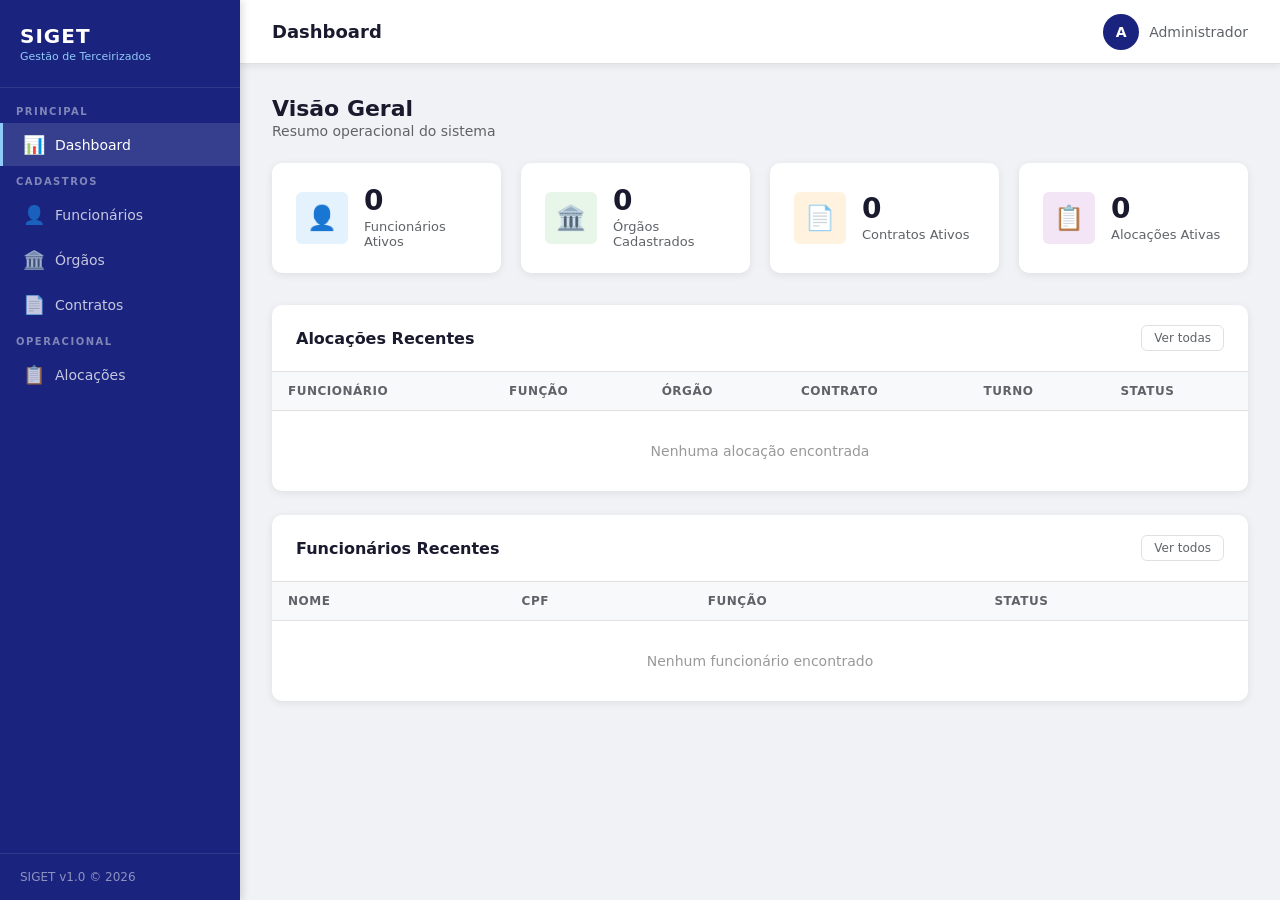
==== siget-frontend/index.html @ 4eb9e629 "feat: dashboard frontend conectado a api com dados reais" ====
<!DOCTYPE html>
<html lang="pt-BR">
<head>
    <meta charset="UTF-8">
    <meta name="viewport" content="width=device-width, initial-scale=1.0">
    <title>SIGET - Sistema de Gestão de Terceirizados</title>
    <link rel="stylesheet" href="css/style.css">
</head>
<body>
    
<div class="layout">

    <!-- SIDEBAR -->
    <aside class="sidebar">
        <div class="sidebar-logo">
            <h2>SIGET</h2>
            <span>Gestão de Terceirizados</span>
        </div>
        <nav class="sidebar-nav">
            <div class="nav-section">Principal</div>
            <a href="index.html" class="nav-item active">
                <span class="icon">📊</span> Dashboard
            </a>
            <div class="nav-section">Cadastros</div>
            <a href="pages/funcionarios.html" class="nav-item">
                <span class="icon">👤</span> Funcionários
            </a>
            <a href="pages/orgaos.html" class="nav-item">
                <span class="icon">🏛️</span> Órgãos
            </a>
            <a href="pages/contratos.html" class="nav-item">
                <span class="icon">📄</span> Contratos
            </a>
            <div class="nav-section">Operacional</div>
            <a href="pages/alocacoes.html" class="nav-item">
                <span class="icon">📋</span> Alocações
            </a> 
        </nav>
        <div class="sidebar-footer">
            SIGET v1.0 &copy; 2026
        </div>
    </aside>

    <!-- CONTEÚDO PRINCIPAL -->
    <div class="main-content">

        <!-- TOPBAR -->
        <header class="topbar">
            <div class="topbar-title">Dashboard</div>
            <div class="topbar-right">
                <div class="topbar-user">
                    <div class="avatar">A</div>
                    <span>Administrador</span>
                </div>
            </div>
        </header>

        <!-- CONTEÚDO -->
        <main class="page-content">
            <div class="page-header">
                <div>
                    <h2>Visão Geral</h2>
                    <p>Resumo operacional do sistema</p>
                </div>
            </div>

            <!-- CARDS DE ESTATÍSTICAS -->
            <div class="stats-grid">
                <div class="stat-card">
                    <div class="stat-icon blue">👤</div>
                    <div class="stat-info">
                        <h3 id="total-funcionarios">--</h3>
                        <p>Funcionários Ativos</p>
                    </div>
                </div>
                <div class="stat-card">
                    <div class="stat-icon green">🏛️</div>
                    <div class="stat-info">
                        <h3 id="total-orgaos">--</h3>
                        <p>Órgãos Cadastrados</p>
                    </div>
                </div>
                <div class="stat-card">
                    <div class="stat-icon orange">📄</div>
                    <div class="stat-info">
                        <h3 id="total-contratos">--</h3>
                        <p>Contratos Ativos</p>
                    </div>
                </div>
                <div class="stat-card">
                    <div class="stat-icon purple">📋</div>
                    <div class="stat-info">
                        <h3 id="total-alocacoes">--</h3>
                        <p>Alocações Ativas</p>
                    </div>
                </div>
            </div>

            <!-- TABELA DE ALOCAÇÕES RECENTES -->
             <div class="card">
                <div class="card-header">
                    <h3>Alocações Recentes</h3>
                    <a href="pages/alocacoes.html" class="btn btn-outline btn-sm">
                        Ver todas
                    </a>
                </div>
                <div class="card-body" style="padding: 0;">
                    <table>
                        <thead>
                            <tr>
                                <th>Funcionário</th>
                                <th>Função</th>
                                <th>Órgão</th>
                                <th>Contrato</th>
                                <th>Turno</th>
                                <th>Status</th>
                            </tr>
                        </thead>
                        <tbody id="tabela-alocacoes">
                            <tr>
                                <td colspan="6" class="text-center" style="padding: 32px; color: #999;">
                                    Carregando
                                </td>
                            </tr>
                        </tbody>
                    </table>
                </div>
             </div>

             <!-- TABELA DE FUNCIONÁRIOS RECENTES -->
            <div class="card">
                <div class="card-header">
                    <h3>Funcionários Recentes</h3>
                    <a href="pages/funcionarios.html" class="btn btn-outline btn-sm">
                        Ver todos
                    </a>
                </div>
                <div class="card-body" style="padding: 0;">
                    <table>
                        <thead>
                            <tr>
                                <th>Nome</th>
                                <th>CPF</th>
                                <th>Função</th>
                                <th>Status</th>
                            </tr>
                        </thead>
                        <tbody id="tabela-funcionarios">
                            <tr>
                                <td colspan="4" class="text-center" style="padding: 32px; color: #999;">
                                    Carregando
                                </td>
                            </tr>
                        </tbody>
                    </table>
                </div>
            </div>

        </main>
    </div>
</div>

<script src="js/api.js"></script>
<script src="js/dashboard.js"></script>
</body>
</html>
---- siget-frontend/css/style.css ----
/*variáveis e reset*/
:root {
    --primary: #1a237e;
    --primary-ligth: #283593;
    --primary-dark: #0d1642;
    --accent: #1565c0;
    --accent-ligth: #1976d2;
    --success: #2e7d32;
    --warning: #f57f17;
    --danger: #c62828;
    --bg: #f0f2f5;
    --bg-card: #ffffff;
    --text-primary: #1a1a2e;
    --text-secondary: #5f6368;
    --text-ligth: #ffffff;
    --border: #e0e0e0;
    --shadow: 0 2px 8px rgba(0,0,0,0.08);
    --shadow-hover: 0 4px 16px rgba(0,0,0,0.14);
    --radius: 10px;
    --radius-sm: 6px;
    --sidebar-width: 240px;
    --topbar-height: 64px;
    --font: 'Segoe UI', system-ui, -apple-system, sans-serif;
}

*{
    margin: 0;
    padding: 0;
    box-sizing: border-box;
}

body{
    font-family: var(--font);
    background: var(--bg);
    color: var(--text-primary);
    min-height: 100vh;
}

/*Layout Principal*/

.layout{
    display: flex;
    min-height: 100vh;
}

.main-content{
    margin-left: var(--sidebar-width);
    flex: 1;
    display: flex;
    flex-direction: column;
    min-height: 100vh;
}

.page-content{
    padding: 32px;
    flex: 1;
    margin-top: var(--topbar-height);
}

/*Sidebar*/

.sidebar{
    width: var(--sidebar-width);
    background: var(--primary);
    position: fixed;
    top: 0;
    left: 0;
    height: 100vh;
    display: flex;
    flex-direction: column;
    z-index: 100;
    box-shadow: 2px 0 8px rgba(0,0,0,0.15);
}

.sidebar-logo{
    padding: 24px 20px;
    border-bottom: 1px solid rgba(255,255,255,0.1);
}

.sidebar-logo h2{
    color: var(--text-ligth);
    font-size: 20px;
    font-weight: 700;
    letter-spacing: 1px;
}

.sidebar-logo span{
    color: #90caf9;
    font-size: 11px;
    font-weight: 400; 
    display: block;
    margin-top: 2px;
}

.sidebar-nav{
    padding: 10px 0;
    flex: 1;
}

.nav-section{
    padding: 8px 16px 4px;
    color: rgba(255,255,255,0.45);
    font-size: 10px;
    font-weight: 600;
    letter-spacing: 1.5px;
    text-transform: uppercase;
}

.nav-item{
    display: flex;
    align-items: center;
    gap: 12px;
    padding: 11px 20px;
    color: rgba(255,255,255,0.75);
    text-decoration: none;
    font-size: 14px;
    font-weight: 500;
    transition: all 0.2s;
    border-left: 3px solid transparent;
    margin: 2px 0;
}

.nav-item:hover{
    background: rgba(255,255,255,0.08);
    color: var(--text-ligth);
    border-left-color: #90caf9;
}

.nav-item.active{
    background: rgba(255,255,255,0.12);
    color: var(--text-ligth);
    border-left-color: #90caf9;
}

.nav-item .icon{
    font-size: 18px;
    width: 20px;
    text-align: center;
}

.sidebar-footer{
    padding: 16px 20px;
    border-top: 1px solid rgba(255,255,255,0.1);
    color: rgba(255,255,255,0.5);
    font-size: 12px;
}

/*Topbar*/

.topbar{
    height: var(--topbar-height);
    background: var(--bg-card);
    border-bottom: 1px solid var(--border);
    display: flex;
    align-items: center;
    justify-content: space-between;
    padding: 0 32px;
    position: fixed;
    top: 0;
    left: var(--sidebar-width);
    right: 0;
    z-index: 99;
    box-shadow: var(--shadow);
}

.topbar-title{
    font-size: 18px;
    font-weight: 600;
    color: var(--text-primary);
}

.topbar-right {
    display: flex;
    align-items: center;
    gap: 16px;
}

.topbar-user {
    display: flex;
    align-items: center;
    gap: 10px;
    font-size: 14px;
    color: var(--text-secondary);
}

.avatar {
    width: 36px;
    height: 36px;
    background: var(--primary);
    border-radius: 50%;
    display: flex;
    align-items: center;
    justify-content: center;
    color: white;
    font-weight: 600;
    font-size: 14px;
}

/*Cards do Dashboard*/

.stats-grid {
    display: grid;
    grid-template-columns: repeat(auto-fit, minmax(220px, 1fr));
    gap: 20px;
    margin-bottom: 32px;
}

.stat-card {
    background: var(--bg-card);
    border-radius: var(--radius);
    padding: 24px;
    box-shadow: var(--shadow);
    display: flex;
    align-items: center;
    gap: 16px;
    transition: box-shadow 0.2s;
}

.stat-card:hover {
    box-shadow: var(--shadow-hover);
}

.stat-icon {
    width: 52px;
    height: 52px;
    border-radius: var(--radius-sm);
    display: flex;
    align-items: center;
    justify-content: center;
    font-size: 24px;
    flex-shrink: 0;
}

.stat-icon.blue   { background: #e3f2fd; }
.stat-icon.green  { background: #e8f5e9; }
.stat-icon.orange { background: #fff3e0; }
.stat-icon.purple { background: #f3e5f5; }

.stat-info h3 {
    font-size: 28px;
    font-weight: 700;
    color: var(--text-primary);
    line-height: 1;
}

.stat-info p {
    font-size: 13px;
    color: var(--text-secondary);
    margin-top: 4px;
}

/*Tabelas*/

.card {
    background: var(--bg-card);
    border-radius: var(--radius);
    box-shadow: var(--shadow);
    overflow: hidden;
    margin-bottom: 24px;
}

.card-header {
    padding: 20px 24px;
    border-bottom: 1px solid var(--border);
    display: flex;
    align-items: center;
    justify-content: space-between;
}

.card-header h3 {
    font-size: 16px;
    font-weight: 600;
    color: var(--text-primary);
}

.card-body {
    padding: 24px;
}

table {
    width: 100%;
    border-collapse: collapse;
    font-size: 14px;
}

thead th {
    background: #f8f9fa;
    padding: 12px 16px;
    text-align: left;
    font-weight: 600;
    font-size: 12px;
    color: var(--text-secondary);
    text-transform: uppercase;
    letter-spacing: 0.5px;
    border-bottom: 1px solid var(--border);
}

tbody td {
    padding: 14px 16px;
    border-bottom: 1px solid #f0f0f0;
    color: var(--text-primary);
}

tbody tr:last-child td {
    border-bottom: none;
}

tbody tr:hover {
    background: #f8f9fa;
}

/*Badges*/

.badge {
    display: inline-block;
    padding: 3px 10px;
    border-radius: 20px;
    font-size: 11px;
    font-weight: 600;
    text-transform: uppercase;
    letter-spacing: 0.5px;
}

.badge-success { background: #e8f5e9; color: #2e7d32; }
.badge-danger  { background: #ffebee; color: #c62828; }
.badge-warning { background: #fff3e0; color: #e65100; }
.badge-info    { background: #e3f2fd; color: #1565c0; }

/*Botões*/

.btn {
    display: inline-flex;
    align-items: center;
    gap: 8px;
    padding: 9px 18px;
    border-radius: var(--radius-sm);
    font-size: 14px;
    font-weight: 500;
    cursor: pointer;
    border: none;
    transition: all 0.2s;
    text-decoration: none;
}

.btn-primary {
    background: var(--primary);
    color: white;
}

.btn-primary:hover {
    background: var(--primary-light);
    box-shadow: var(--shadow-hover);
}

.btn-success {
    background: var(--success);
    color: white;
}

.btn-danger {
    background: var(--danger);
    color: white;
}

.btn-outline {
    background: transparent;
    border: 1px solid var(--border);
    color: var(--text-secondary);
}

.btn-outline:hover {
    background: #f0f0f0;
}

.btn-sm {
    padding: 5px 12px;
    font-size: 12px;
}

/*Formulários*/

.form-grid {
    display: grid;
    grid-template-columns: repeat(auto-fit, minmax(280px, 1fr));
    gap: 20px;
}

.form-group {
    display: flex;
    flex-direction: column;
    gap: 6px;
}

.form-group label {
    font-size: 13px;
    font-weight: 600;
    color: var(--text-secondary);
}

.form-group input,
.form-group select,
.form-group textarea {
    padding: 10px 14px;
    border: 1px solid var(--border);
    border-radius: var(--radius-sm);
    font-size: 14px;
    font-family: var(--font);
    color: var(--text-primary);
    background: white;
    transition: border-color 0.2s;
    outline: none;
}

.form-group input:focus,
.form-group select:focus,
.form-group textarea:focus {
    border-color: var(--accent);
    box-shadow: 0 0 0 3px rgba(21,101,192,0.1);
}

.form-group textarea {
    resize: vertical;
    min-height: 80px;
}

/*Modal*/

.modal-overlay {
    display: none;
    position: fixed;
    inset: 0;
    background: rgba(0,0,0,0.45);
    z-index: 200;
    align-items: center;
    justify-content: center;
}

.modal-overlay.active {
    display: flex;
}

.modal {
    background: white;
    border-radius: var(--radius);
    width: 90%;
    max-width: 640px;
    max-height: 90vh;
    overflow-y: auto;
    box-shadow: 0 8px 32px rgba(0,0,0,0.2);
}

.modal-header {
    padding: 20px 24px;
    border-bottom: 1px solid var(--border);
    display: flex;
    align-items: center;
    justify-content: space-between;
}

.modal-header h3 {
    font-size: 17px;
    font-weight: 600;
}

.modal-body {
    padding: 24px;
}

.modal-footer {
    padding: 16px 24px;
    border-top: 1px solid var(--border);
    display: flex;
    justify-content: flex-end;
    gap: 12px;
}

.btn-close {
    background: none;
    border: none;
    font-size: 20px;
    cursor: pointer;
    color: var(--text-secondary);
    line-height: 1;
}

/*Page Header*/

.page-header {
    display: flex;
    align-items: center;
    justify-content: space-between;
    margin-bottom: 24px;
}

.page-header h2 {
    font-size: 22px;
    font-weight: 700;
    color: var(--text-primary);
}

.page-header p {
    font-size: 14px;
    color: var(--text-secondary);
    margin-top: 2px;
}

/*Utilitários*/

.text-center { 
    text-align: center; 
}

.mt-16 {
    margin-top: 16px; 
}

.mt-24 { 
    margin-top: 24px;
}

.gap-8 { 
    gap: 8px; 
}

.flex { 
    display: flex; 
}

.align-center { 
    align-items: center; 
}
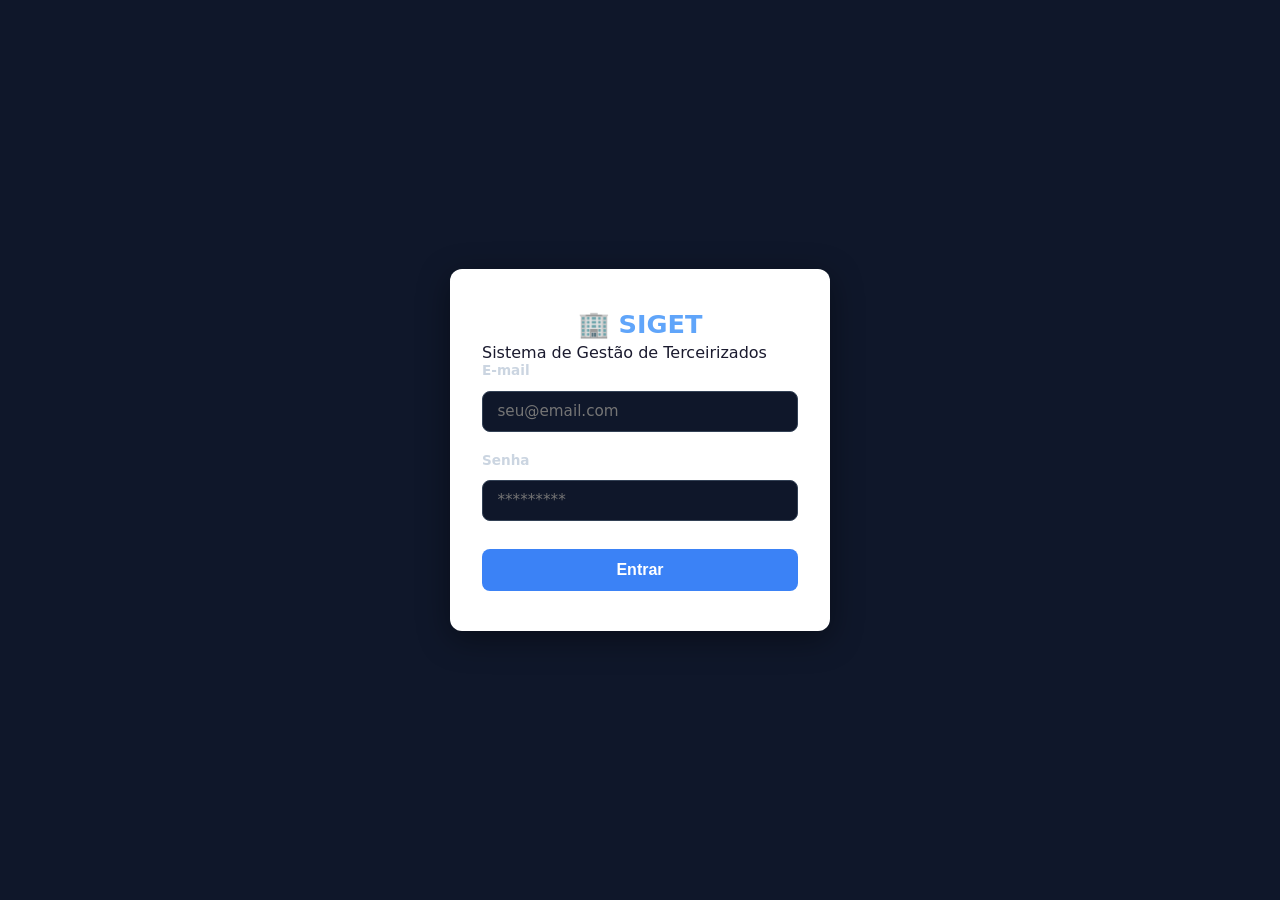
==== commit ee54f3f2: "feat: implementa Fase 5 RH e reestruturacao de documentos Backend: - Modulo Dependentes (entity, rep" ====
--- a/siget-frontend/index.html
+++ b/siget-frontend/index.html
@@ -18,23 +18,33 @@
         </div>
         <nav class="sidebar-nav">
             <div class="nav-section">Principal</div>
-            <a href="index.html" class="nav-item active">
+            <a href="/siget-frontend/index.html" class="nav-item active">
                 <span class="icon">📊</span> Dashboard
             </a>
             <div class="nav-section">Cadastros</div>
-            <a href="pages/funcionarios.html" class="nav-item">
+            <a href="/siget-frontend/pages/funcionarios.html" class="nav-item">
                 <span class="icon">👤</span> Funcionários
             </a>
-            <a href="pages/orgaos.html" class="nav-item">
+            <a href="/siget-frontend/pages/orgaos.html" class="nav-item">
                 <span class="icon">🏛️</span> Órgãos
             </a>
-            <a href="pages/contratos.html" class="nav-item">
+            <a href="/siget-frontend/pages/contratos.html" class="nav-item">
                 <span class="icon">📄</span> Contratos
             </a>
             <div class="nav-section">Operacional</div>
-            <a href="pages/alocacoes.html" class="nav-item">
+            <a href="/siget-frontend/pages/alocacoes.html" class="nav-item">
                 <span class="icon">📋</span> Alocações
             </a> 
+            <div class="nav-section">RH</div>
+            <a href="/siget-frontend/pages/dependentes.html" class="nav-item">
+                <span class="icon">👨‍👩‍👧</span> Dependentes
+            </a>
+            <a href="/siget-frontend/pages/ferias.html" class="nav-item">
+                <span class="icon">🏖️</span> Férias
+            </a>
+            <a href="/siget-frontend/pages/afastamentos.html" class="nav-item">
+                <span class="icon">🏥</span> Afastamentos
+            </a>
         </nav>
         <div class="sidebar-footer">
             SIGET v1.0 &copy; 2026
@@ -88,44 +98,43 @@
                     </div>
                 </div>
                 <div class="stat-card">
-                    <div class="stat-icon purple">📋</div>
+                    <div class="stat-icon" style="background:#e8f5e9;">🏖️</div>
                     <div class="stat-info">
-                        <h3 id="total-alocacoes">--</h3>
-                        <p>Alocações Ativas</p>
+                        <h3 id="total-ferias">--</h3>
+                        <p>Funcionários de Férias</p>
                     </div>
                 </div>
             </div>
 
-            <!-- TABELA DE ALOCAÇÕES RECENTES -->
-             <div class="card">
-                <div class="card-header">
-                    <h3>Alocações Recentes</h3>
-                    <a href="pages/alocacoes.html" class="btn btn-outline btn-sm">
-                        Ver todas
-                    </a>
-                </div>
-                <div class="card-body" style="padding: 0;">
-                    <table>
-                        <thead>
-                            <tr>
-                                <th>Funcionário</th>
-                                <th>Função</th>
-                                <th>Órgão</th>
-                                <th>Contrato</th>
-                                <th>Turno</th>
-                                <th>Status</th>
-                            </tr>
-                        </thead>
-                        <tbody id="tabela-alocacoes">
-                            <tr>
-                                <td colspan="6" class="text-center" style="padding: 32px; color: #999;">
-                                    Carregando
-                                </td>
-                            </tr>
-                        </tbody>
-                    </table>
-                </div>
-             </div>
+            <!-- TABELA DE FUNCIONÁRIOS DE FÉRIAS -->
+            <div class="card">
+    <div class="card-header">
+        <h3>Funcionários em Férias</h3>
+        <a href="pages/ferias.html" class="btn btn-outline btn-sm">
+            Ver todos
+        </a>
+    </div>
+    <div class="card-body" style="padding: 0;">
+        <table>
+            <thead>
+                <tr>
+                    <th>Funcionário</th>
+                    <th>Início</th>
+                    <th>Fim</th>
+                    <th>Dias Restantes</th>
+                </tr>
+            </thead>
+            <tbody id="tabela-ferias">
+                <tr>
+                    <td colspan="4" class="text-center"
+                        style="padding: 32px; color: #999;">
+                        Carregando...
+                    </td>
+                </tr>
+            </tbody>
+        </table>
+    </div>
+</div>
 
              <!-- TABELA DE FUNCIONÁRIOS RECENTES -->
             <div class="card">
@@ -159,7 +168,11 @@
         </main>
     </div>
 </div>
-
+<script>
+    if (!localStorage.getItem('siget_token')) {
+        window.location.href = '/siget-frontend/pages/login.html';
+    }
+</script>
 <script src="js/api.js"></script>
 <script src="js/dashboard.js"></script>
 </body>
